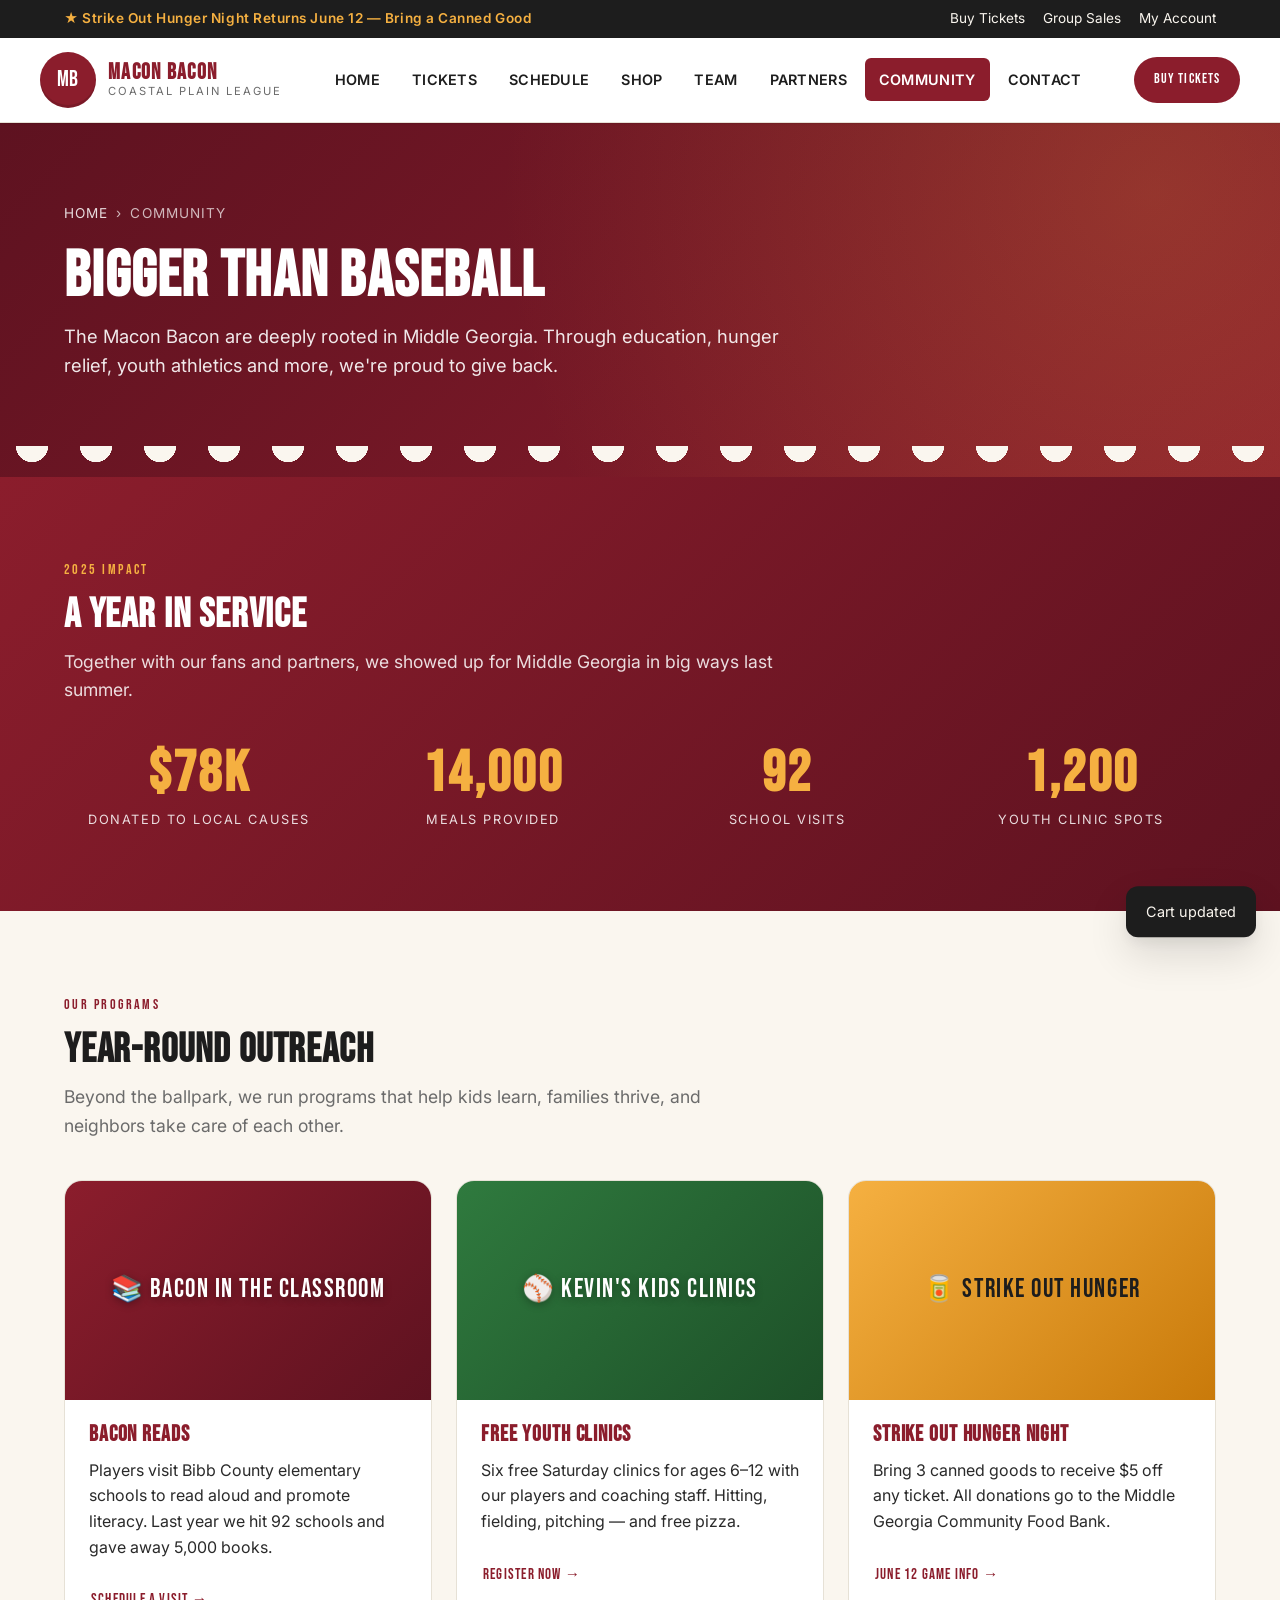
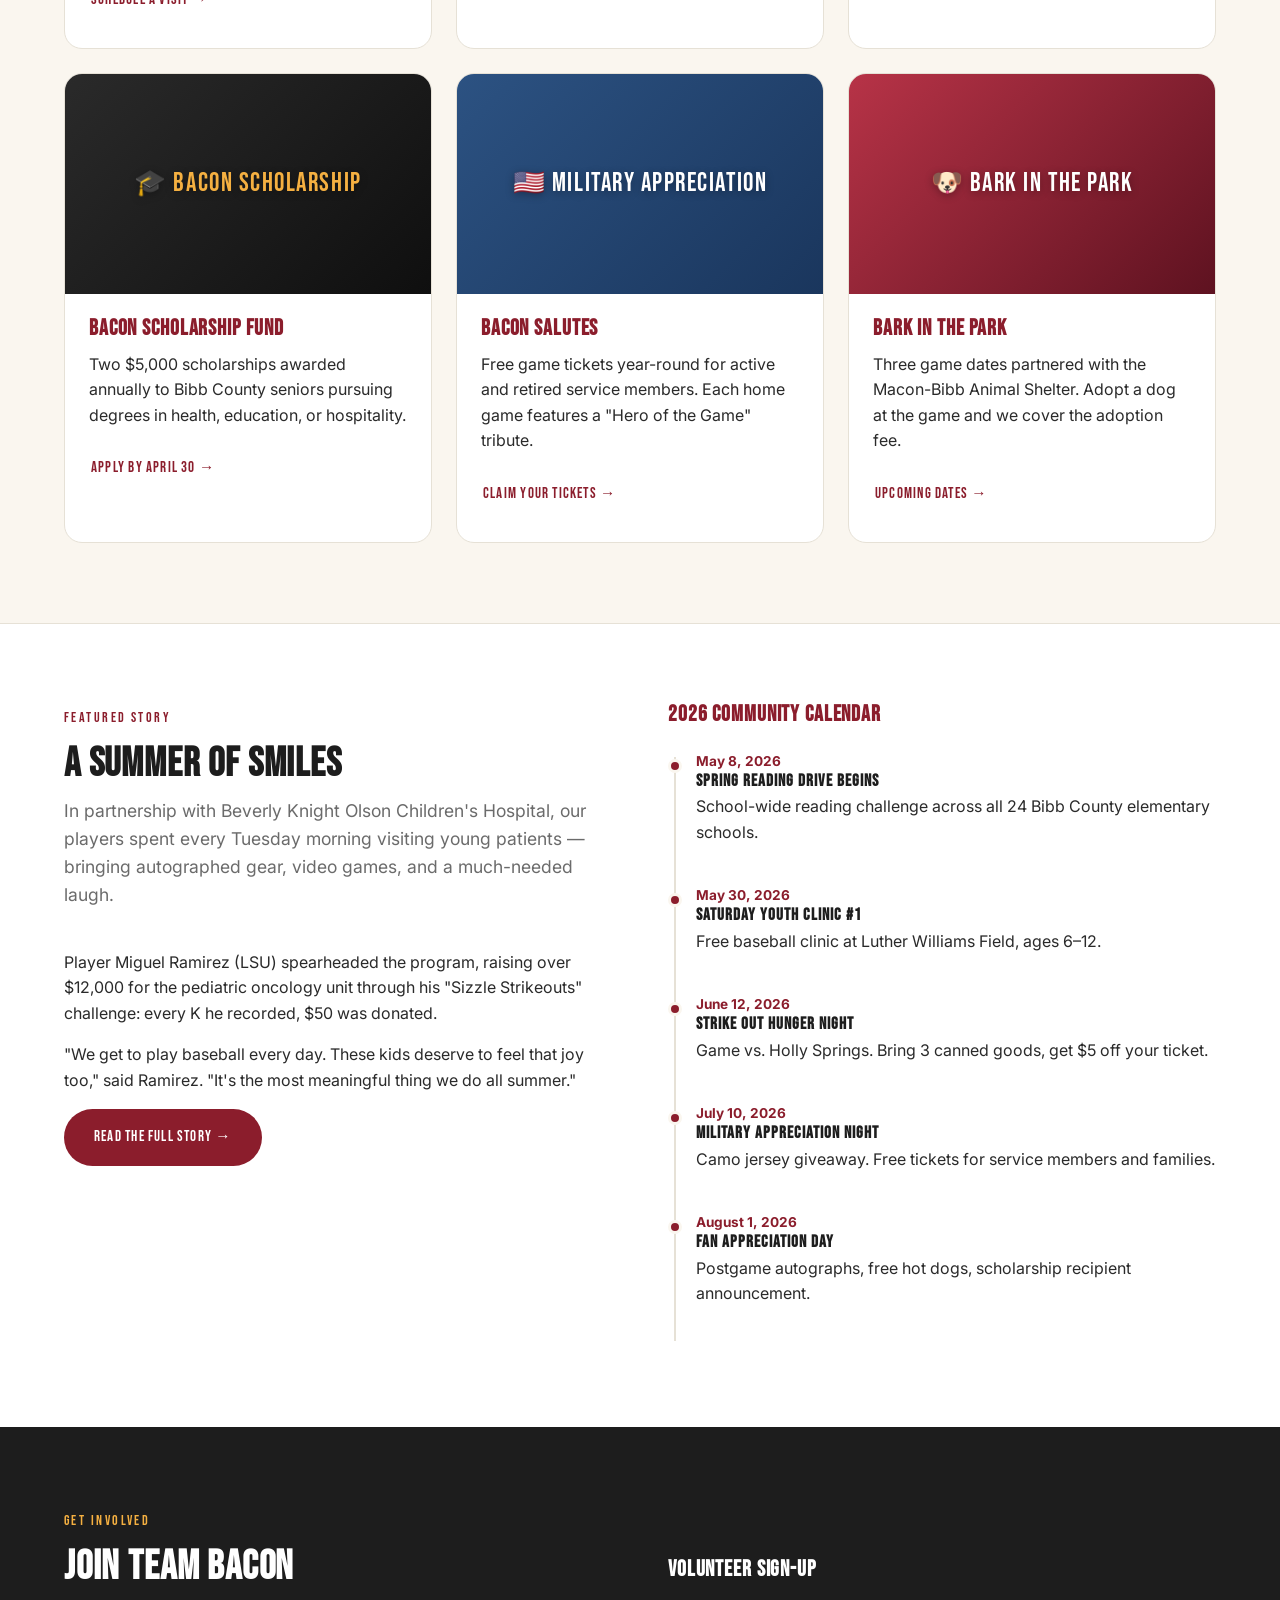
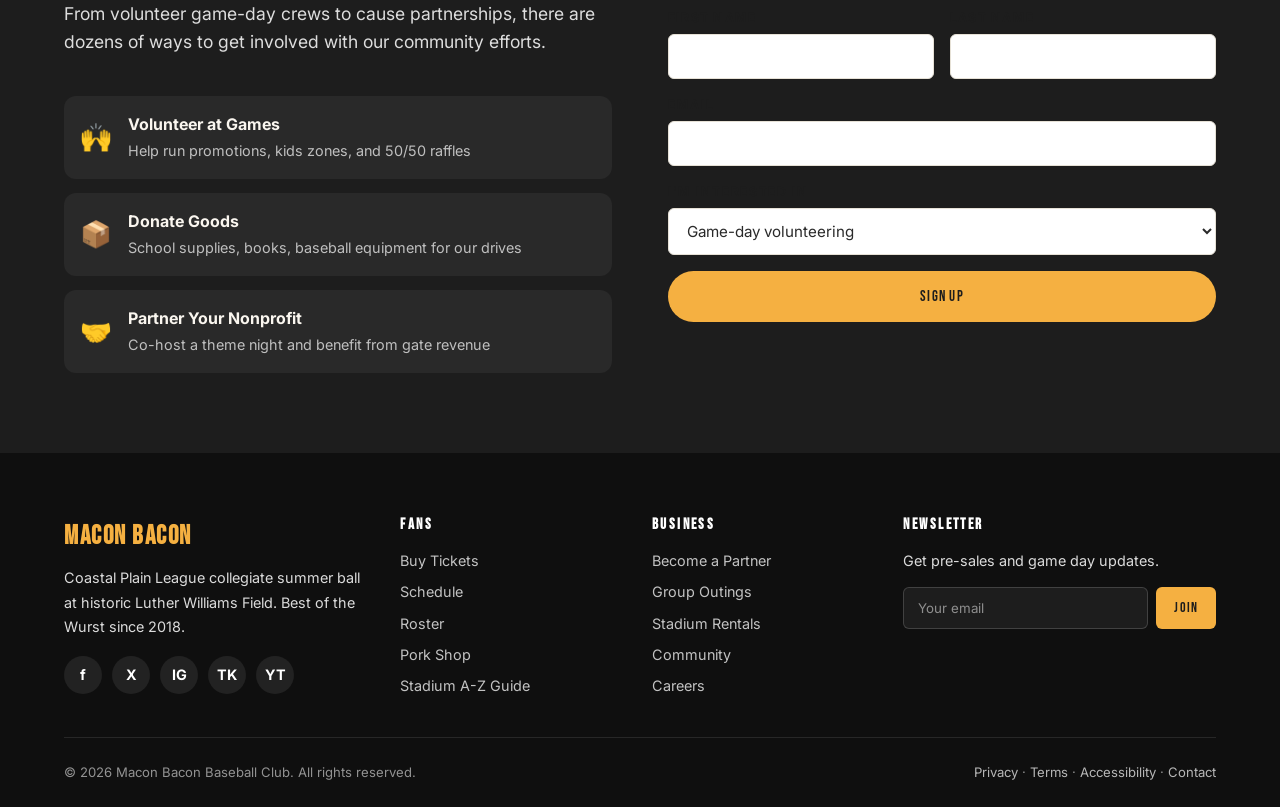
==== community.html @ 2bb83bff "Add modern demo website for Macon Bacon Eight-page static site with shared design system, responsive" ====
<!DOCTYPE html>
<html lang="en">
<head>
  <meta charset="UTF-8" />
  <meta name="viewport" content="width=device-width, initial-scale=1.0" />
  <title>Community &mdash; Macon Bacon Baseball</title>
  <meta name="description" content="The Macon Bacon are committed to Middle Georgia. Outreach, school programs, charity nights, and youth baseball clinics." />
  <link rel="preconnect" href="https://fonts.googleapis.com">
  <link rel="preconnect" href="https://fonts.gstatic.com" crossorigin>
  <link href="https://fonts.googleapis.com/css2?family=Bebas+Neue&family=Inter:wght@400;500;600;700;800&display=swap" rel="stylesheet">
  <link rel="stylesheet" href="css/styles.css" />
</head>
<body>
  <div class="top-bar">
    <div class="container top-bar-inner">
      <div class="top-bar-promo">★ Strike Out Hunger Night Returns June 12 &mdash; Bring a Canned Good</div>
      <div class="top-bar-links">
        <a href="tickets.html">Buy Tickets</a>
        <a href="contact.html">Group Sales</a>
        <a href="#">My Account</a>
      </div>
    </div>
  </div>

  <header class="site-header">
    <div class="container nav">
      <a class="nav-logo" href="index.html">
        <div class="nav-logo-mark">MB</div>
        <div class="nav-logo-text"><strong>Macon Bacon</strong><span>Coastal Plain League</span></div>
      </a>
      <button class="nav-toggle" aria-label="Toggle menu"><span></span><span></span><span></span></button>
      <ul class="nav-menu">
        <li><a href="index.html">Home</a></li>
        <li><a href="tickets.html">Tickets</a></li>
        <li><a href="schedule.html">Schedule</a></li>
        <li><a href="shop.html">Shop</a></li>
        <li><a href="team.html">Team</a></li>
        <li><a href="sponsors.html">Partners</a></li>
        <li><a href="community.html">Community</a></li>
        <li><a href="contact.html">Contact</a></li>
      </ul>
      <div class="nav-actions">
        <a href="tickets.html" class="btn btn-primary btn-sm">Buy Tickets</a>
      </div>
    </div>
  </header>

  <section class="page-header">
    <div class="container">
      <div class="breadcrumbs"><a href="index.html">Home</a> &rsaquo; <span>Community</span></div>
      <h1>Bigger Than Baseball</h1>
      <p>The Macon Bacon are deeply rooted in Middle Georgia. Through education, hunger relief, youth athletics and more, we're proud to give back.</p>
    </div>
  </section>

  <!-- Impact stats -->
  <section class="section section-red" style="margin-top: -1px;">
    <div class="container">
      <span class="eyebrow">2025 Impact</span>
      <h2 class="section-title">A Year in Service</h2>
      <p class="section-lead">Together with our fans and partners, we showed up for Middle Georgia in big ways last summer.</p>
      <div class="stats" style="margin-top: 32px;">
        <div class="stat"><strong>$78K</strong><span>Donated to Local Causes</span></div>
        <div class="stat"><strong>14,000</strong><span>Meals Provided</span></div>
        <div class="stat"><strong>92</strong><span>School Visits</span></div>
        <div class="stat"><strong>1,200</strong><span>Youth Clinic Spots</span></div>
      </div>
    </div>
  </section>

  <!-- Community programs -->
  <section class="section">
    <div class="container">
      <span class="eyebrow">Our Programs</span>
      <h2 class="section-title">Year-Round Outreach</h2>
      <p class="section-lead">Beyond the ballpark, we run programs that help kids learn, families thrive, and neighbors take care of each other.</p>
      <div class="community-grid">
        <article class="community-card">
          <div class="community-img theme-1">📚 BACON IN THE CLASSROOM</div>
          <div class="community-body">
            <h3>Bacon Reads</h3>
            <p>Players visit Bibb County elementary schools to read aloud and promote literacy. Last year we hit 92 schools and gave away 5,000 books.</p>
            <a href="#" class="btn btn-ghost" style="padding-left: 0;">Schedule a Visit &rarr;</a>
          </div>
        </article>
        <article class="community-card">
          <div class="community-img theme-2">⚾ KEVIN'S KIDS CLINICS</div>
          <div class="community-body">
            <h3>Free Youth Clinics</h3>
            <p>Six free Saturday clinics for ages 6&ndash;12 with our players and coaching staff. Hitting, fielding, pitching &mdash; and free pizza.</p>
            <a href="#" class="btn btn-ghost" style="padding-left: 0;">Register Now &rarr;</a>
          </div>
        </article>
        <article class="community-card">
          <div class="community-img theme-3">🥫 STRIKE OUT HUNGER</div>
          <div class="community-body">
            <h3>Strike Out Hunger Night</h3>
            <p>Bring 3 canned goods to receive $5 off any ticket. All donations go to the Middle Georgia Community Food Bank.</p>
            <a href="#" class="btn btn-ghost" style="padding-left: 0;">June 12 Game Info &rarr;</a>
          </div>
        </article>
        <article class="community-card">
          <div class="community-img theme-4">🎓 BACON SCHOLARSHIP</div>
          <div class="community-body">
            <h3>Bacon Scholarship Fund</h3>
            <p>Two $5,000 scholarships awarded annually to Bibb County seniors pursuing degrees in health, education, or hospitality.</p>
            <a href="#" class="btn btn-ghost" style="padding-left: 0;">Apply by April 30 &rarr;</a>
          </div>
        </article>
        <article class="community-card">
          <div class="community-img theme-5">🇺🇸 MILITARY APPRECIATION</div>
          <div class="community-body">
            <h3>Bacon Salutes</h3>
            <p>Free game tickets year-round for active and retired service members. Each home game features a "Hero of the Game" tribute.</p>
            <a href="#" class="btn btn-ghost" style="padding-left: 0;">Claim Your Tickets &rarr;</a>
          </div>
        </article>
        <article class="community-card">
          <div class="community-img theme-6">🐶 BARK IN THE PARK</div>
          <div class="community-body">
            <h3>Bark in the Park</h3>
            <p>Three game dates partnered with the Macon-Bibb Animal Shelter. Adopt a dog at the game and we cover the adoption fee.</p>
            <a href="#" class="btn btn-ghost" style="padding-left: 0;">Upcoming Dates &rarr;</a>
          </div>
        </article>
      </div>
    </div>
  </section>

  <!-- Player community spotlight + timeline -->
  <section class="section" style="background: var(--color-white); border-top: 1px solid var(--color-line);">
    <div class="container">
      <div style="display: grid; grid-template-columns: 1fr 1fr; gap: 56px; align-items: start;">
        <div>
          <span class="eyebrow">Featured Story</span>
          <h2 class="section-title">A Summer of Smiles</h2>
          <p class="section-lead">In partnership with Beverly Knight Olson Children's Hospital, our players spent every Tuesday morning visiting young patients &mdash; bringing autographed gear, video games, and a much-needed laugh.</p>
          <p>Player Miguel Ramirez (LSU) spearheaded the program, raising over $12,000 for the pediatric oncology unit through his "Sizzle Strikeouts" challenge: every K he recorded, $50 was donated.</p>
          <p>"We get to play baseball every day. These kids deserve to feel that joy too," said Ramirez. "It's the most meaningful thing we do all summer."</p>
          <a href="#" class="btn btn-primary">Read the Full Story &rarr;</a>
        </div>
        <div>
          <h3 style="color: var(--color-bacon-red);">2026 Community Calendar</h3>
          <div class="timeline">
            <div class="timeline-item">
              <div class="timeline-date">May 8, 2026</div>
              <h4>Spring Reading Drive Begins</h4>
              <p>School-wide reading challenge across all 24 Bibb County elementary schools.</p>
            </div>
            <div class="timeline-item">
              <div class="timeline-date">May 30, 2026</div>
              <h4>Saturday Youth Clinic #1</h4>
              <p>Free baseball clinic at Luther Williams Field, ages 6&ndash;12.</p>
            </div>
            <div class="timeline-item">
              <div class="timeline-date">June 12, 2026</div>
              <h4>Strike Out Hunger Night</h4>
              <p>Game vs. Holly Springs. Bring 3 canned goods, get $5 off your ticket.</p>
            </div>
            <div class="timeline-item">
              <div class="timeline-date">July 10, 2026</div>
              <h4>Military Appreciation Night</h4>
              <p>Camo jersey giveaway. Free tickets for service members and families.</p>
            </div>
            <div class="timeline-item">
              <div class="timeline-date">August 1, 2026</div>
              <h4>Fan Appreciation Day</h4>
              <p>Postgame autographs, free hot dogs, scholarship recipient announcement.</p>
            </div>
          </div>
        </div>
      </div>
    </div>
  </section>

  <!-- Volunteer / get involved -->
  <section class="section section-dark">
    <div class="container">
      <div style="display: grid; grid-template-columns: 1fr 1fr; gap: 56px; align-items: center;">
        <div>
          <span class="eyebrow">Get Involved</span>
          <h2 class="section-title">Join Team Bacon</h2>
          <p class="section-lead">From volunteer game-day crews to cause partnerships, there are dozens of ways to get involved with our community efforts.</p>
          <div style="display: grid; gap: 14px;">
            <div style="display: flex; gap: 16px; align-items: center; background: rgba(255,255,255,0.05); padding: 16px; border-radius: var(--radius-md);">
              <div style="font-size: 1.6rem;">🙌</div>
              <div>
                <strong style="display: block;">Volunteer at Games</strong>
                <span style="color: rgba(255,255,255,0.7); font-size: 0.9rem;">Help run promotions, kids zones, and 50/50 raffles</span>
              </div>
            </div>
            <div style="display: flex; gap: 16px; align-items: center; background: rgba(255,255,255,0.05); padding: 16px; border-radius: var(--radius-md);">
              <div style="font-size: 1.6rem;">📦</div>
              <div>
                <strong style="display: block;">Donate Goods</strong>
                <span style="color: rgba(255,255,255,0.7); font-size: 0.9rem;">School supplies, books, baseball equipment for our drives</span>
              </div>
            </div>
            <div style="display: flex; gap: 16px; align-items: center; background: rgba(255,255,255,0.05); padding: 16px; border-radius: var(--radius-md);">
              <div style="font-size: 1.6rem;">🤝</div>
              <div>
                <strong style="display: block;">Partner Your Nonprofit</strong>
                <span style="color: rgba(255,255,255,0.7); font-size: 0.9rem;">Co-host a theme night and benefit from gate revenue</span>
              </div>
            </div>
          </div>
        </div>
        <form class="form" data-demo-form>
          <h3 style="color: white;">Volunteer Sign-Up</h3>
          <div class="form-row">
            <div class="form-field">
              <label for="vname">First Name</label>
              <input id="vname" type="text" required />
            </div>
            <div class="form-field">
              <label for="vlname">Last Name</label>
              <input id="vlname" type="text" required />
            </div>
          </div>
          <div class="form-field">
            <label for="vemail">Email</label>
            <input id="vemail" type="email" required />
          </div>
          <div class="form-field">
            <label for="vinterest">I'm interested in</label>
            <select id="vinterest">
              <option>Game-day volunteering</option>
              <option>Bacon Reads (school visits)</option>
              <option>Strike Out Hunger</option>
              <option>Youth clinics</option>
              <option>Other / not sure yet</option>
            </select>
          </div>
          <button type="submit" class="btn btn-sizzle">Sign Up</button>
          <div class="form-success" style="background: rgba(245, 176, 65, 0.18); color: var(--color-sizzle); border-color: rgba(245, 176, 65, 0.4);">Thanks for signing up &mdash; we'll be in touch with the next opportunity!</div>
        </form>
      </div>
    </div>
  </section>

  <footer class="site-footer footer">
    <div class="container">
      <div class="footer-grid">
        <div class="footer-brand">
          <strong>MACON BACON</strong>
          <p>Coastal Plain League collegiate summer ball at historic Luther Williams Field. Best of the Wurst since 2018.</p>
          <div class="socials">
            <a class="social-btn" href="#">f</a><a class="social-btn" href="#">X</a><a class="social-btn" href="#">IG</a><a class="social-btn" href="#">TK</a><a class="social-btn" href="#">YT</a>
          </div>
        </div>
        <div>
          <h4>Fans</h4>
          <ul class="footer-links">
            <li><a href="tickets.html">Buy Tickets</a></li>
            <li><a href="schedule.html">Schedule</a></li>
            <li><a href="team.html">Roster</a></li>
            <li><a href="shop.html">Pork Shop</a></li>
            <li><a href="#">Stadium A-Z Guide</a></li>
          </ul>
        </div>
        <div>
          <h4>Business</h4>
          <ul class="footer-links">
            <li><a href="sponsors.html">Become a Partner</a></li>
            <li><a href="contact.html">Group Outings</a></li>
            <li><a href="contact.html">Stadium Rentals</a></li>
            <li><a href="community.html">Community</a></li>
            <li><a href="#">Careers</a></li>
          </ul>
        </div>
        <div>
          <h4>Newsletter</h4>
          <p style="font-size: 0.9rem;">Get pre-sales and game day updates.</p>
          <form class="newsletter" data-demo-form>
            <input type="email" placeholder="Your email" required />
            <button type="submit">Join</button>
          </form>
          <div class="form-success" style="margin-top: 10px;">Subscribed!</div>
        </div>
      </div>
      <div class="footer-bottom">
        <div>&copy; 2026 Macon Bacon Baseball Club. All rights reserved.</div>
        <div><a href="#">Privacy</a> &middot; <a href="#">Terms</a> &middot; <a href="#">Accessibility</a> &middot; <a href="contact.html">Contact</a></div>
      </div>
    </div>
  </footer>

  <div class="cart-toast" data-cart-toast>Cart updated</div>
  <script src="js/main.js"></script>
</body>
</html>
---- css/styles.css ----
/* ==========================================================
   Macon Bacon - Modern Demo Site
   Brand: deep red/maroon, cream, sizzle gold
   ========================================================== */

:root {
  --color-bacon-red: #8b1d2c;
  --color-bacon-red-dark: #5e1220;
  --color-bacon-red-light: #b73347;
  --color-sizzle: #f5b041;
  --color-cream: #faf6ef;
  --color-charcoal: #1d1d1d;
  --color-ink: #2a2a2a;
  --color-muted: #6b6b6b;
  --color-line: #e6e1d6;
  --color-white: #ffffff;
  --color-success: #2f9e6c;
  --color-warning: #d97706;

  --font-display: 'Bebas Neue', 'Oswald', 'Arial Narrow', Impact, sans-serif;
  --font-body: 'Inter', system-ui, -apple-system, 'Segoe UI', Roboto, sans-serif;

  --shadow-sm: 0 1px 2px rgba(0, 0, 0, 0.06), 0 1px 1px rgba(0, 0, 0, 0.04);
  --shadow-md: 0 6px 14px rgba(0, 0, 0, 0.08), 0 2px 4px rgba(0, 0, 0, 0.04);
  --shadow-lg: 0 18px 40px rgba(0, 0, 0, 0.12), 0 6px 14px rgba(0, 0, 0, 0.06);

  --radius-sm: 6px;
  --radius-md: 12px;
  --radius-lg: 18px;
  --radius-pill: 999px;

  --container: 1200px;
}

/* Reset --------------------------------------------------- */
*, *::before, *::after { box-sizing: border-box; }
html { scroll-behavior: smooth; }
body {
  margin: 0;
  font-family: var(--font-body);
  font-size: 16px;
  line-height: 1.6;
  color: var(--color-ink);
  background: var(--color-cream);
  -webkit-font-smoothing: antialiased;
}
img { max-width: 100%; display: block; }
a { color: var(--color-bacon-red); text-decoration: none; transition: color 0.2s ease; }
a:hover { color: var(--color-bacon-red-dark); }
button { font-family: inherit; cursor: pointer; }
h1, h2, h3, h4 {
  font-family: var(--font-display);
  letter-spacing: 0.02em;
  line-height: 1.05;
  margin: 0 0 0.5em;
  color: var(--color-charcoal);
  text-transform: uppercase;
}
h1 { font-size: clamp(2.5rem, 5vw, 4.5rem); }
h2 { font-size: clamp(1.85rem, 3.2vw, 2.75rem); }
h3 { font-size: 1.35rem; letter-spacing: 0.04em; }
h4 { font-size: 1.05rem; letter-spacing: 0.06em; }
p { margin: 0 0 1em; }

/* Layout helpers ------------------------------------------ */
.container {
  width: 100%;
  max-width: var(--container);
  padding: 0 24px;
  margin: 0 auto;
}
.section { padding: 80px 0; }
.section-tight { padding: 48px 0; }
.section-dark {
  background: var(--color-charcoal);
  color: var(--color-cream);
}
.section-dark h1, .section-dark h2, .section-dark h3, .section-dark h4 { color: var(--color-white); }
.section-red {
  background: linear-gradient(135deg, var(--color-bacon-red) 0%, var(--color-bacon-red-dark) 100%);
  color: var(--color-white);
}
.section-red h1, .section-red h2, .section-red h3, .section-red h4 { color: var(--color-white); }

.eyebrow {
  display: inline-block;
  font-family: var(--font-display);
  letter-spacing: 0.18em;
  font-size: 0.85rem;
  color: var(--color-bacon-red);
  margin-bottom: 12px;
  text-transform: uppercase;
}
.section-dark .eyebrow, .section-red .eyebrow {
  color: var(--color-sizzle);
}
.section-title { margin-bottom: 12px; }
.section-lead {
  max-width: 720px;
  color: var(--color-muted);
  font-size: 1.1rem;
  margin-bottom: 40px;
}
.section-red .section-lead, .section-dark .section-lead { color: rgba(255, 255, 255, 0.85); }

/* Buttons ------------------------------------------------- */
.btn {
  display: inline-flex;
  align-items: center;
  justify-content: center;
  gap: 8px;
  padding: 14px 28px;
  border-radius: var(--radius-pill);
  border: 2px solid transparent;
  font-family: var(--font-display);
  letter-spacing: 0.08em;
  font-size: 0.95rem;
  text-transform: uppercase;
  text-decoration: none;
  transition: transform 0.18s ease, box-shadow 0.18s ease, background 0.18s ease, color 0.18s ease;
  white-space: nowrap;
}
.btn:hover { transform: translateY(-2px); box-shadow: var(--shadow-md); }
.btn-primary {
  background: var(--color-bacon-red);
  color: var(--color-white);
}
.btn-primary:hover { background: var(--color-bacon-red-dark); color: var(--color-white); }
.btn-sizzle {
  background: var(--color-sizzle);
  color: var(--color-charcoal);
}
.btn-sizzle:hover { background: #e69e2c; color: var(--color-charcoal); }
.btn-outline {
  background: transparent;
  border-color: currentColor;
  color: var(--color-charcoal);
}
.btn-outline:hover { background: var(--color-charcoal); color: var(--color-white); }
.section-dark .btn-outline, .section-red .btn-outline { color: var(--color-white); }
.section-dark .btn-outline:hover, .section-red .btn-outline:hover {
  background: var(--color-white);
  color: var(--color-bacon-red);
}
.btn-ghost {
  background: transparent;
  color: var(--color-bacon-red);
  padding: 10px 16px;
}
.btn-ghost:hover { background: rgba(139, 29, 44, 0.08); color: var(--color-bacon-red-dark); }
.btn-sm { padding: 10px 18px; font-size: 0.85rem; }
.btn-block { width: 100%; }

/* Top bar + navigation ----------------------------------- */
.top-bar {
  background: var(--color-charcoal);
  color: var(--color-cream);
  font-size: 0.85rem;
  padding: 8px 0;
}
.top-bar-inner {
  display: flex;
  justify-content: space-between;
  align-items: center;
  flex-wrap: wrap;
  gap: 12px;
}
.top-bar a { color: var(--color-cream); }
.top-bar a:hover { color: var(--color-sizzle); }
.top-bar-links { display: flex; gap: 18px; }
.top-bar-promo { color: var(--color-sizzle); font-weight: 600; letter-spacing: 0.04em; }

.site-header {
  background: var(--color-white);
  border-bottom: 1px solid var(--color-line);
  position: sticky;
  top: 0;
  z-index: 100;
  box-shadow: var(--shadow-sm);
}
.nav {
  display: flex;
  align-items: center;
  justify-content: space-between;
  gap: 24px;
  padding: 14px 0;
}
.nav-logo {
  display: flex;
  align-items: center;
  gap: 12px;
  text-decoration: none;
  color: var(--color-charcoal);
}
.nav-logo-mark {
  width: 56px;
  height: 56px;
  border-radius: 50%;
  background: var(--color-bacon-red);
  display: grid;
  place-items: center;
  color: var(--color-white);
  font-family: var(--font-display);
  font-size: 1.4rem;
  letter-spacing: 0.04em;
  box-shadow: inset 0 -3px 0 rgba(0, 0, 0, 0.12);
}
.nav-logo-text {
  display: flex;
  flex-direction: column;
  line-height: 1;
}
.nav-logo-text strong {
  font-family: var(--font-display);
  font-size: 1.35rem;
  letter-spacing: 0.06em;
  color: var(--color-bacon-red);
}
.nav-logo-text span {
  font-size: 0.7rem;
  letter-spacing: 0.18em;
  text-transform: uppercase;
  color: var(--color-muted);
  margin-top: 2px;
}
.nav-menu {
  display: flex;
  gap: 4px;
  list-style: none;
  margin: 0;
  padding: 0;
}
.nav-menu a {
  display: inline-block;
  padding: 10px 14px;
  font-weight: 600;
  font-size: 0.9rem;
  color: var(--color-charcoal);
  border-radius: var(--radius-sm);
  letter-spacing: 0.02em;
  text-transform: uppercase;
}
.nav-menu a:hover, .nav-menu a.is-active {
  background: var(--color-bacon-red);
  color: var(--color-white);
}
.nav-actions { display: flex; gap: 10px; align-items: center; }
.nav-toggle {
  display: none;
  background: transparent;
  border: 0;
  width: 44px;
  height: 44px;
  padding: 0;
  position: relative;
}
.nav-toggle span {
  display: block;
  width: 26px;
  height: 3px;
  background: var(--color-charcoal);
  margin: 5px auto;
  border-radius: 2px;
  transition: transform 0.2s ease, opacity 0.2s ease;
}

/* Hero --------------------------------------------------- */
.hero {
  position: relative;
  background:
    radial-gradient(circle at 80% 10%, rgba(245, 176, 65, 0.18), transparent 55%),
    linear-gradient(135deg, var(--color-bacon-red-dark) 0%, var(--color-bacon-red) 60%, #6e1424 100%);
  color: var(--color-white);
  overflow: hidden;
}
.hero::before {
  content: "";
  position: absolute;
  inset: 0;
  background-image:
    repeating-linear-gradient(45deg, rgba(255,255,255,0.04) 0 2px, transparent 2px 14px);
  pointer-events: none;
}
.hero-inner {
  position: relative;
  display: grid;
  grid-template-columns: 1.1fr 0.9fr;
  gap: 48px;
  align-items: center;
  padding: 96px 0 110px;
}
.hero-tag {
  display: inline-flex;
  align-items: center;
  gap: 8px;
  background: rgba(255, 255, 255, 0.12);
  border: 1px solid rgba(255, 255, 255, 0.25);
  border-radius: var(--radius-pill);
  padding: 6px 16px;
  font-size: 0.78rem;
  letter-spacing: 0.18em;
  text-transform: uppercase;
  margin-bottom: 24px;
}
.hero-tag .dot {
  width: 8px; height: 8px; border-radius: 50%; background: var(--color-sizzle);
  box-shadow: 0 0 0 4px rgba(245, 176, 65, 0.25);
  animation: pulse 1.6s infinite;
}
@keyframes pulse {
  0%, 100% { box-shadow: 0 0 0 4px rgba(245, 176, 65, 0.25); }
  50% { box-shadow: 0 0 0 10px rgba(245, 176, 65, 0); }
}
.hero h1 {
  color: var(--color-white);
  font-size: clamp(2.8rem, 6vw, 5.5rem);
  margin-bottom: 16px;
}
.hero h1 .accent { color: var(--color-sizzle); }
.hero p.lead {
  font-size: 1.2rem;
  color: rgba(255, 255, 255, 0.9);
  max-width: 540px;
  margin-bottom: 32px;
}
.hero-actions { display: flex; gap: 14px; flex-wrap: wrap; }

.hero-card {
  background: var(--color-white);
  color: var(--color-ink);
  padding: 32px;
  border-radius: var(--radius-lg);
  box-shadow: var(--shadow-lg);
  position: relative;
}
.hero-card::after {
  content: "";
  position: absolute;
  inset: -10px -10px auto auto;
  width: 80px;
  height: 80px;
  background: var(--color-sizzle);
  border-radius: 50%;
  z-index: -1;
}
.hero-card-eyebrow {
  font-family: var(--font-display);
  letter-spacing: 0.16em;
  text-transform: uppercase;
  color: var(--color-bacon-red);
  font-size: 0.85rem;
  margin-bottom: 8px;
}
.matchup {
  display: grid;
  grid-template-columns: 1fr auto 1fr;
  align-items: center;
  gap: 16px;
  margin: 18px 0 22px;
}
.matchup-team { text-align: center; }
.matchup-team .crest {
  width: 64px; height: 64px;
  border-radius: 50%;
  display: grid; place-items: center;
  margin: 0 auto 8px;
  font-family: var(--font-display);
  font-size: 1.2rem;
  color: var(--color-white);
}
.crest.home { background: var(--color-bacon-red); }
.crest.away { background: var(--color-charcoal); }
.matchup-team strong { display: block; font-size: 0.95rem; }
.matchup-team span { color: var(--color-muted); font-size: 0.8rem; }
.matchup-vs {
  font-family: var(--font-display);
  font-size: 1.4rem;
  color: var(--color-bacon-red);
}
.matchup-meta {
  display: grid;
  grid-template-columns: repeat(3, 1fr);
  gap: 8px;
  background: var(--color-cream);
  border-radius: var(--radius-md);
  padding: 14px 12px;
  margin-bottom: 20px;
}
.matchup-meta div { text-align: center; }
.matchup-meta strong { display: block; font-size: 0.95rem; }
.matchup-meta span { font-size: 0.72rem; color: var(--color-muted); text-transform: uppercase; letter-spacing: 0.1em; }

/* Promo strip -------------------------------------------- */
.promo-strip {
  background: var(--color-charcoal);
  color: var(--color-cream);
  padding: 18px 0;
  overflow: hidden;
}
.promo-strip-inner {
  display: flex;
  gap: 56px;
  align-items: center;
  font-family: var(--font-display);
  letter-spacing: 0.18em;
  text-transform: uppercase;
  font-size: 1rem;
  white-space: nowrap;
  animation: marquee 30s linear infinite;
}
.promo-strip-inner span { display: inline-flex; align-items: center; gap: 12px; }
.promo-strip-inner span::before {
  content: "★";
  color: var(--color-sizzle);
}
@keyframes marquee {
  from { transform: translateX(0); }
  to   { transform: translateX(-50%); }
}

/* Cards & grids ------------------------------------------ */
.grid {
  display: grid;
  gap: 24px;
}
.grid-2 { grid-template-columns: repeat(2, 1fr); }
.grid-3 { grid-template-columns: repeat(3, 1fr); }
.grid-4 { grid-template-columns: repeat(4, 1fr); }

.card {
  background: var(--color-white);
  border-radius: var(--radius-lg);
  box-shadow: var(--shadow-sm);
  border: 1px solid var(--color-line);
  overflow: hidden;
  transition: transform 0.2s ease, box-shadow 0.2s ease;
}
.card:hover { transform: translateY(-4px); box-shadow: var(--shadow-md); }
.card-body { padding: 24px; }
.card-img {
  aspect-ratio: 4 / 3;
  background: var(--color-cream);
  display: grid;
  place-items: center;
  font-family: var(--font-display);
  font-size: 2.4rem;
  color: var(--color-bacon-red);
  letter-spacing: 0.04em;
  position: relative;
  overflow: hidden;
}
.card-img.hero-bg {
  background: linear-gradient(135deg, var(--color-bacon-red) 0%, var(--color-bacon-red-dark) 100%);
  color: var(--color-sizzle);
}
.card-img.gold-bg {
  background: linear-gradient(135deg, #f5b041 0%, #e08e0b 100%);
  color: var(--color-charcoal);
}
.card-img.dark-bg {
  background: linear-gradient(135deg, #2a2a2a 0%, #0f0f0f 100%);
  color: var(--color-sizzle);
}
.card-tag {
  display: inline-block;
  background: var(--color-sizzle);
  color: var(--color-charcoal);
  font-family: var(--font-display);
  letter-spacing: 0.12em;
  font-size: 0.75rem;
  padding: 4px 10px;
  border-radius: var(--radius-pill);
  margin-bottom: 8px;
  text-transform: uppercase;
}
.card-title { margin-bottom: 6px; }
.card-meta { font-size: 0.85rem; color: var(--color-muted); margin-bottom: 12px; }

/* Feature blocks ----------------------------------------- */
.features {
  display: grid;
  grid-template-columns: repeat(4, 1fr);
  gap: 20px;
  margin-top: -56px;
  position: relative;
  z-index: 5;
}
.feature {
  background: var(--color-white);
  padding: 28px 24px;
  border-radius: var(--radius-lg);
  box-shadow: var(--shadow-md);
  border-top: 4px solid var(--color-bacon-red);
}
.feature-icon {
  width: 48px;
  height: 48px;
  border-radius: var(--radius-md);
  background: rgba(139, 29, 44, 0.1);
  display: grid;
  place-items: center;
  font-size: 1.5rem;
  margin-bottom: 16px;
}
.feature h3 { margin-bottom: 6px; }
.feature p { color: var(--color-muted); font-size: 0.95rem; margin-bottom: 0; }

/* Stats banner ------------------------------------------- */
.stats {
  display: grid;
  grid-template-columns: repeat(4, 1fr);
  gap: 24px;
  text-align: center;
}
.stat strong {
  display: block;
  font-family: var(--font-display);
  font-size: clamp(2.4rem, 5vw, 3.6rem);
  color: var(--color-sizzle);
  letter-spacing: 0.04em;
  line-height: 1;
}
.stat span {
  display: block;
  margin-top: 8px;
  text-transform: uppercase;
  letter-spacing: 0.12em;
  font-size: 0.8rem;
  color: rgba(255, 255, 255, 0.85);
}

/* Schedule ----------------------------------------------- */
.schedule-list { display: flex; flex-direction: column; gap: 12px; }
.game-row {
  display: grid;
  grid-template-columns: 100px 1fr auto auto auto;
  gap: 24px;
  align-items: center;
  background: var(--color-white);
  border: 1px solid var(--color-line);
  border-left: 6px solid var(--color-bacon-red);
  padding: 20px 24px;
  border-radius: var(--radius-md);
  transition: box-shadow 0.2s ease, transform 0.2s ease;
}
.game-row:hover { box-shadow: var(--shadow-md); transform: translateX(4px); }
.game-row.is-away { border-left-color: var(--color-charcoal); }
.game-row.is-promo { border-left-color: var(--color-sizzle); }
.game-date {
  text-align: center;
  border-right: 1px solid var(--color-line);
  padding-right: 24px;
}
.game-date strong {
  display: block;
  font-family: var(--font-display);
  font-size: 2.1rem;
  color: var(--color-bacon-red);
  line-height: 1;
}
.game-date span {
  font-size: 0.75rem;
  text-transform: uppercase;
  letter-spacing: 0.1em;
  color: var(--color-muted);
}
.game-matchup strong {
  display: block;
  font-size: 1.05rem;
  font-weight: 700;
}
.game-matchup span {
  font-size: 0.85rem;
  color: var(--color-muted);
}
.game-time {
  text-align: center;
  min-width: 100px;
}
.game-time strong {
  display: block;
  font-family: var(--font-display);
  letter-spacing: 0.06em;
  font-size: 1.1rem;
}
.game-time span { font-size: 0.78rem; color: var(--color-muted); }
.game-promo-tag {
  background: var(--color-sizzle);
  color: var(--color-charcoal);
  font-size: 0.72rem;
  letter-spacing: 0.1em;
  text-transform: uppercase;
  padding: 6px 12px;
  border-radius: var(--radius-pill);
  font-weight: 700;
}
.game-promo-tag.away { background: var(--color-charcoal); color: var(--color-cream); }

/* Filters ------------------------------------------------ */
.filter-bar {
  display: flex;
  flex-wrap: wrap;
  gap: 10px;
  background: var(--color-white);
  padding: 16px;
  border-radius: var(--radius-md);
  box-shadow: var(--shadow-sm);
  border: 1px solid var(--color-line);
  margin-bottom: 28px;
  align-items: center;
}
.filter-label { font-size: 0.85rem; color: var(--color-muted); margin-right: 4px; font-weight: 600; }
.filter-pill {
  border: 1px solid var(--color-line);
  background: var(--color-white);
  padding: 8px 16px;
  border-radius: var(--radius-pill);
  font-size: 0.85rem;
  font-weight: 600;
  color: var(--color-ink);
  transition: background 0.18s ease, color 0.18s ease, border-color 0.18s ease;
}
.filter-pill:hover { border-color: var(--color-bacon-red); }
.filter-pill.is-active {
  background: var(--color-bacon-red);
  color: var(--color-white);
  border-color: var(--color-bacon-red);
}

/* Tickets ------------------------------------------------ */
.ticket-tiers {
  display: grid;
  grid-template-columns: repeat(3, 1fr);
  gap: 24px;
}
.ticket-tier {
  background: var(--color-white);
  border-radius: var(--radius-lg);
  border: 1px solid var(--color-line);
  padding: 32px;
  text-align: center;
  position: relative;
  transition: transform 0.2s ease, box-shadow 0.2s ease;
}
.ticket-tier:hover { transform: translateY(-6px); box-shadow: var(--shadow-md); }
.ticket-tier.is-popular {
  border: 2px solid var(--color-bacon-red);
  background: linear-gradient(180deg, #fff 0%, #fff 60%, rgba(245, 176, 65, 0.1) 100%);
}
.ticket-tier.is-popular::before {
  content: "Most Popular";
  position: absolute;
  top: -14px;
  left: 50%;
  transform: translateX(-50%);
  background: var(--color-bacon-red);
  color: var(--color-white);
  font-family: var(--font-display);
  letter-spacing: 0.12em;
  font-size: 0.78rem;
  padding: 6px 14px;
  border-radius: var(--radius-pill);
  text-transform: uppercase;
}
.ticket-tier h3 { color: var(--color-bacon-red); }
.ticket-price {
  font-family: var(--font-display);
  font-size: 3.4rem;
  color: var(--color-charcoal);
  letter-spacing: 0.02em;
  margin: 12px 0;
  line-height: 1;
}
.ticket-price small {
  font-size: 0.95rem;
  color: var(--color-muted);
  font-family: var(--font-body);
  letter-spacing: 0;
}
.ticket-features {
  list-style: none;
  padding: 0;
  margin: 24px 0;
  text-align: left;
}
.ticket-features li {
  padding: 10px 0;
  border-bottom: 1px solid var(--color-line);
  display: flex;
  gap: 10px;
  align-items: flex-start;
  font-size: 0.95rem;
}
.ticket-features li::before {
  content: "✓";
  color: var(--color-success);
  font-weight: 800;
}
.ticket-features li.disabled { opacity: 0.4; }
.ticket-features li.disabled::before { content: "✕"; color: var(--color-muted); }

/* Stadium / seating chart -------------------------------- */
.seating {
  background: var(--color-white);
  border-radius: var(--radius-lg);
  border: 1px solid var(--color-line);
  padding: 32px;
  box-shadow: var(--shadow-sm);
}
.seating-chart {
  position: relative;
  background: #213b1f;
  border-radius: var(--radius-md);
  aspect-ratio: 2 / 1;
  overflow: hidden;
  display: grid;
  place-items: center;
}
.seating-chart::before {
  content: "";
  position: absolute;
  width: 80%;
  height: 80%;
  border-top: 4px solid #f5e9c4;
  border-radius: 50% 50% 0 0 / 100% 100% 0 0;
  top: 36%;
}
.field {
  position: absolute;
  bottom: 12%;
  width: 30%;
  height: 30%;
  background: #d2b16a;
  clip-path: polygon(50% 100%, 0 50%, 50% 0, 100% 50%);
}
.section-pad {
  position: absolute;
  background: var(--color-bacon-red);
  border-radius: var(--radius-sm);
  padding: 8px 12px;
  color: var(--color-white);
  font-family: var(--font-display);
  font-size: 0.82rem;
  letter-spacing: 0.06em;
  cursor: pointer;
  transition: transform 0.18s ease, background 0.18s ease;
  text-align: center;
}
.section-pad:hover { transform: scale(1.06); background: var(--color-bacon-red-dark); }
.section-pad strong { display: block; font-size: 0.95rem; }
.section-pad span { font-size: 0.7rem; opacity: 0.8; letter-spacing: 0.04em; }
.section-pad.tier-premium { background: var(--color-sizzle); color: var(--color-charcoal); }
.section-pad.tier-premium:hover { background: #e69e2c; }
.section-pad.tier-grass { background: #2f7a3e; }
.section-pad.tier-grass:hover { background: #226030; }

.seating-legend {
  display: flex;
  flex-wrap: wrap;
  gap: 18px;
  margin-top: 20px;
  font-size: 0.85rem;
}
.legend-item { display: flex; align-items: center; gap: 8px; }
.legend-swatch {
  width: 16px; height: 16px; border-radius: 4px;
}

/* Shop --------------------------------------------------- */
.shop-grid { display: grid; grid-template-columns: repeat(4, 1fr); gap: 24px; }
.product { background: var(--color-white); border-radius: var(--radius-lg); border: 1px solid var(--color-line); overflow: hidden; transition: transform 0.2s ease, box-shadow 0.2s ease; }
.product:hover { transform: translateY(-4px); box-shadow: var(--shadow-md); }
.product-img {
  aspect-ratio: 1;
  display: grid;
  place-items: center;
  font-family: var(--font-display);
  font-size: 4rem;
  position: relative;
  overflow: hidden;
}
.product-img.bg-jersey { background: linear-gradient(135deg, var(--color-bacon-red), var(--color-bacon-red-dark)); color: var(--color-sizzle); }
.product-img.bg-hat { background: linear-gradient(135deg, #2a2a2a, #0f0f0f); color: var(--color-sizzle); }
.product-img.bg-tee { background: linear-gradient(135deg, #f5e9c4, #e6d39e); color: var(--color-bacon-red); }
.product-img.bg-acc { background: linear-gradient(135deg, var(--color-sizzle), #d97c0e); color: var(--color-charcoal); }
.product-img.bg-bacon { background: linear-gradient(135deg, #b73347, #6e1424); color: #fff; }
.product-badge {
  position: absolute;
  top: 12px; left: 12px;
  background: var(--color-charcoal);
  color: var(--color-cream);
  font-family: var(--font-display);
  letter-spacing: 0.1em;
  text-transform: uppercase;
  font-size: 0.72rem;
  padding: 4px 10px;
  border-radius: var(--radius-pill);
}
.product-badge.sale { background: var(--color-sizzle); color: var(--color-charcoal); }
.product-body { padding: 18px 20px; }
.product-cat {
  font-size: 0.72rem;
  letter-spacing: 0.14em;
  text-transform: uppercase;
  color: var(--color-muted);
  margin-bottom: 4px;
}
.product-name { font-weight: 700; margin-bottom: 6px; font-size: 1.02rem; }
.product-price { font-family: var(--font-display); font-size: 1.3rem; color: var(--color-bacon-red); letter-spacing: 0.02em; }
.product-price s { color: var(--color-muted); font-size: 0.85rem; margin-left: 6px; }
.product-actions { display: flex; gap: 8px; padding: 0 20px 20px; }
.cart-toast {
  position: fixed;
  bottom: 24px;
  right: 24px;
  background: var(--color-charcoal);
  color: var(--color-cream);
  padding: 14px 20px;
  border-radius: var(--radius-md);
  font-size: 0.9rem;
  z-index: 200;
  box-shadow: var(--shadow-lg);
  transform: translateY(120%);
  transition: transform 0.3s ease;
}
.cart-toast.show { transform: translateY(0); }
.cart-toast strong { color: var(--color-sizzle); }

/* Roster ------------------------------------------------- */
.roster-grid {
  display: grid;
  grid-template-columns: repeat(4, 1fr);
  gap: 24px;
}
.player {
  background: var(--color-white);
  border-radius: var(--radius-lg);
  overflow: hidden;
  border: 1px solid var(--color-line);
  text-align: center;
  position: relative;
  transition: transform 0.2s ease, box-shadow 0.2s ease;
}
.player:hover { transform: translateY(-4px); box-shadow: var(--shadow-md); }
.player-photo {
  aspect-ratio: 1;
  background: linear-gradient(180deg, var(--color-bacon-red) 0%, var(--color-bacon-red-dark) 100%);
  display: grid;
  place-items: center;
  position: relative;
  overflow: hidden;
}
.player-photo .number {
  font-family: var(--font-display);
  font-size: 6rem;
  color: rgba(255,255,255,0.18);
  position: absolute;
  inset: 0;
  display: grid;
  place-items: center;
  letter-spacing: 0.04em;
}
.player-photo .initials {
  position: relative;
  font-family: var(--font-display);
  font-size: 3.2rem;
  color: var(--color-white);
  letter-spacing: 0.04em;
  background: rgba(0,0,0,0.18);
  width: 90px; height: 90px;
  border-radius: 50%;
  display: grid;
  place-items: center;
  border: 4px solid rgba(255,255,255,0.5);
}
.player-body { padding: 20px; }
.player-name { font-weight: 700; font-size: 1.05rem; margin-bottom: 4px; }
.player-pos { font-size: 0.8rem; letter-spacing: 0.1em; text-transform: uppercase; color: var(--color-bacon-red); font-weight: 700; }
.player-stats {
  display: flex;
  justify-content: space-around;
  padding: 12px 0;
  border-top: 1px solid var(--color-line);
  margin-top: 14px;
  font-size: 0.85rem;
}
.player-stats strong { display: block; font-family: var(--font-display); font-size: 1.1rem; color: var(--color-charcoal); }
.player-stats span { font-size: 0.7rem; text-transform: uppercase; letter-spacing: 0.1em; color: var(--color-muted); }

/* Sponsors ----------------------------------------------- */
.sponsor-tier { margin-bottom: 56px; }
.sponsor-tier-header {
  display: flex;
  justify-content: space-between;
  align-items: baseline;
  margin-bottom: 24px;
  padding-bottom: 14px;
  border-bottom: 2px solid var(--color-bacon-red);
}
.sponsor-tier-header h3 { margin: 0; }
.sponsor-tier-header span { color: var(--color-muted); font-size: 0.9rem; }
.sponsor-grid {
  display: grid;
  gap: 20px;
}
.sponsor-grid.tier-title { grid-template-columns: repeat(2, 1fr); }
.sponsor-grid.tier-gold { grid-template-columns: repeat(3, 1fr); }
.sponsor-grid.tier-silver { grid-template-columns: repeat(4, 1fr); }
.sponsor-grid.tier-community { grid-template-columns: repeat(6, 1fr); }
.sponsor {
  background: var(--color-white);
  border: 1px solid var(--color-line);
  border-radius: var(--radius-md);
  display: grid;
  place-items: center;
  aspect-ratio: 16 / 9;
  font-family: var(--font-display);
  letter-spacing: 0.12em;
  text-align: center;
  padding: 14px;
  color: var(--color-charcoal);
  transition: box-shadow 0.18s ease, transform 0.18s ease;
}
.sponsor:hover { box-shadow: var(--shadow-md); transform: translateY(-2px); }
.tier-title .sponsor { font-size: 1.6rem; }
.tier-gold .sponsor { font-size: 1.25rem; }
.tier-silver .sponsor { font-size: 1.05rem; }
.tier-community .sponsor { font-size: 0.9rem; aspect-ratio: 3/2; }

.sponsor-cta {
  background: linear-gradient(135deg, #1d1d1d 0%, #2a2a2a 100%);
  color: var(--color-cream);
  border-radius: var(--radius-lg);
  padding: 56px;
  display: grid;
  grid-template-columns: 1.5fr 1fr;
  gap: 40px;
  align-items: center;
}
.sponsor-cta h2 { color: var(--color-white); }
.sponsor-cta p { color: rgba(255,255,255,0.85); margin-bottom: 0; }
.sponsor-cta .actions { display: flex; gap: 12px; flex-wrap: wrap; }

/* Community ---------------------------------------------- */
.community-grid {
  display: grid;
  grid-template-columns: repeat(3, 1fr);
  gap: 24px;
}
.community-card {
  background: var(--color-white);
  border: 1px solid var(--color-line);
  border-radius: var(--radius-lg);
  overflow: hidden;
  transition: transform 0.2s ease, box-shadow 0.2s ease;
}
.community-card:hover { transform: translateY(-4px); box-shadow: var(--shadow-md); }
.community-img {
  aspect-ratio: 5 / 3;
  display: grid;
  place-items: center;
  font-family: var(--font-display);
  font-size: 1.6rem;
  letter-spacing: 0.06em;
  color: var(--color-white);
  text-shadow: 0 2px 8px rgba(0,0,0,0.3);
  text-align: center;
  padding: 16px;
}
.community-img.theme-1 { background: linear-gradient(135deg, var(--color-bacon-red), #5e1220); }
.community-img.theme-2 { background: linear-gradient(135deg, #2f7a3e, #1d5028); }
.community-img.theme-3 { background: linear-gradient(135deg, var(--color-sizzle), #c97a0a); color: var(--color-charcoal); text-shadow: none; }
.community-img.theme-4 { background: linear-gradient(135deg, #2a2a2a, #0f0f0f); color: var(--color-sizzle); }
.community-img.theme-5 { background: linear-gradient(135deg, #2c5282, #1a365d); }
.community-img.theme-6 { background: linear-gradient(135deg, #b73347, #5e1220); }
.community-body { padding: 24px; }
.community-body h3 { color: var(--color-bacon-red); }
.timeline {
  position: relative;
  padding-left: 28px;
  margin-top: 24px;
}
.timeline::before {
  content: "";
  position: absolute;
  left: 6px;
  top: 6px;
  bottom: 6px;
  width: 2px;
  background: var(--color-line);
}
.timeline-item {
  position: relative;
  padding-bottom: 24px;
}
.timeline-item::before {
  content: "";
  position: absolute;
  left: -28px;
  top: 8px;
  width: 14px;
  height: 14px;
  border-radius: 50%;
  background: var(--color-bacon-red);
  border: 3px solid var(--color-cream);
}
.timeline-item h4 { margin-bottom: 4px; }
.timeline-date { color: var(--color-bacon-red); font-size: 0.85rem; font-weight: 700; }

/* Forms -------------------------------------------------- */
.form { display: grid; gap: 16px; }
.form-row { display: grid; grid-template-columns: 1fr 1fr; gap: 16px; }
.form-field label {
  display: block;
  font-size: 0.78rem;
  letter-spacing: 0.1em;
  text-transform: uppercase;
  font-weight: 700;
  color: var(--color-charcoal);
  margin-bottom: 6px;
}
.form-field input,
.form-field select,
.form-field textarea {
  width: 100%;
  padding: 12px 14px;
  border: 1px solid var(--color-line);
  border-radius: var(--radius-sm);
  font-family: inherit;
  font-size: 0.95rem;
  background: var(--color-white);
  color: var(--color-ink);
  transition: border-color 0.18s ease, box-shadow 0.18s ease;
}
.form-field input:focus,
.form-field select:focus,
.form-field textarea:focus {
  outline: none;
  border-color: var(--color-bacon-red);
  box-shadow: 0 0 0 3px rgba(139, 29, 44, 0.15);
}
.form-field textarea { resize: vertical; min-height: 140px; }
.form-success {
  background: rgba(47, 158, 108, 0.12);
  color: #1f6e4a;
  border: 1px solid rgba(47, 158, 108, 0.4);
  border-radius: var(--radius-sm);
  padding: 14px 16px;
  font-weight: 600;
  display: none;
}
.form-success.show { display: block; }

.contact-grid { display: grid; grid-template-columns: 1.2fr 1fr; gap: 48px; }
.contact-info { display: flex; flex-direction: column; gap: 22px; }
.contact-item { display: flex; gap: 16px; align-items: flex-start; }
.contact-icon {
  width: 44px;
  height: 44px;
  border-radius: var(--radius-md);
  background: rgba(139, 29, 44, 0.1);
  display: grid;
  place-items: center;
  font-size: 1.2rem;
  flex-shrink: 0;
}
.contact-item h4 { margin-bottom: 4px; }
.contact-item p { margin: 0; color: var(--color-muted); font-size: 0.95rem; }
.map-card {
  background: linear-gradient(135deg, #2f7a3e, #1d5028);
  border-radius: var(--radius-md);
  aspect-ratio: 16/9;
  display: grid;
  place-items: center;
  color: var(--color-white);
  font-family: var(--font-display);
  letter-spacing: 0.06em;
  text-align: center;
  padding: 24px;
  position: relative;
  overflow: hidden;
}
.map-card::before {
  content: "";
  position: absolute;
  inset: 0;
  background-image:
    repeating-linear-gradient(0deg, rgba(255,255,255,0.08) 0 1px, transparent 1px 24px),
    repeating-linear-gradient(90deg, rgba(255,255,255,0.08) 0 1px, transparent 1px 24px);
}
.map-card-pin {
  position: relative;
  background: var(--color-bacon-red);
  border: 4px solid var(--color-cream);
  border-radius: 50%;
  width: 32px;
  height: 32px;
  margin-bottom: 12px;
  box-shadow: 0 0 0 8px rgba(139, 29, 44, 0.25);
}

/* Footer ------------------------------------------------- */
.site-footer {
  background: #0f0f0f;
  color: rgba(255,255,255,0.85);
  padding: 64px 0 24px;
}
.footer-grid {
  display: grid;
  grid-template-columns: 1.4fr 1fr 1fr 1fr;
  gap: 40px;
  margin-bottom: 40px;
}
.footer-brand strong {
  display: block;
  font-family: var(--font-display);
  letter-spacing: 0.06em;
  font-size: 1.6rem;
  color: var(--color-sizzle);
  margin-bottom: 8px;
}
.footer-brand p { font-size: 0.9rem; line-height: 1.7; }
.footer h4 {
  color: var(--color-white);
  font-size: 0.95rem;
  letter-spacing: 0.16em;
  margin-bottom: 16px;
}
.footer-links {
  list-style: none;
  padding: 0;
  margin: 0;
  display: flex;
  flex-direction: column;
  gap: 8px;
  font-size: 0.9rem;
}
.footer-links a { color: rgba(255,255,255,0.75); }
.footer-links a:hover { color: var(--color-sizzle); }
.newsletter { display: flex; gap: 8px; margin-top: 8px; }
.newsletter input {
  flex: 1;
  padding: 12px 14px;
  border-radius: var(--radius-sm);
  border: 1px solid rgba(255,255,255,0.16);
  background: rgba(255,255,255,0.06);
  color: var(--color-white);
  font-family: inherit;
}
.newsletter input::placeholder { color: rgba(255,255,255,0.5); }
.newsletter button {
  background: var(--color-sizzle);
  color: var(--color-charcoal);
  font-family: var(--font-display);
  letter-spacing: 0.08em;
  padding: 0 18px;
  border: 0;
  border-radius: var(--radius-sm);
  text-transform: uppercase;
  font-size: 0.9rem;
}
.socials { display: flex; gap: 10px; margin-top: 16px; }
.social-btn {
  width: 38px;
  height: 38px;
  border-radius: 50%;
  background: rgba(255,255,255,0.08);
  display: grid;
  place-items: center;
  color: var(--color-white);
  font-size: 0.9rem;
  font-weight: 700;
  transition: background 0.18s ease, color 0.18s ease;
}
.social-btn:hover { background: var(--color-bacon-red); color: var(--color-white); }

.footer-bottom {
  padding-top: 24px;
  border-top: 1px solid rgba(255,255,255,0.1);
  display: flex;
  justify-content: space-between;
  flex-wrap: wrap;
  gap: 12px;
  font-size: 0.82rem;
  color: rgba(255,255,255,0.55);
}
.footer-bottom a { color: rgba(255,255,255,0.7); }
.footer-bottom a:hover { color: var(--color-sizzle); }

/* Page header (sub-pages) -------------------------------- */
.page-header {
  background:
    radial-gradient(circle at 90% 20%, rgba(245, 176, 65, 0.18), transparent 55%),
    linear-gradient(135deg, var(--color-bacon-red-dark) 0%, var(--color-bacon-red) 100%);
  color: var(--color-white);
  padding: 80px 0 96px;
  position: relative;
  overflow: hidden;
}
.page-header::after {
  content: "";
  position: absolute;
  bottom: -1px;
  left: 0;
  right: 0;
  height: 32px;
  background:
    radial-gradient(50% 100% at 50% 0%, var(--color-cream) 0, var(--color-cream) 50%, transparent 51%) repeat-x;
  background-size: 64px 32px;
}
.page-header h1 { color: var(--color-white); margin-bottom: 12px; }
.page-header p { font-size: 1.15rem; max-width: 720px; color: rgba(255,255,255,0.9); margin: 0; }
.page-header .breadcrumbs {
  display: flex;
  gap: 8px;
  font-size: 0.85rem;
  letter-spacing: 0.08em;
  text-transform: uppercase;
  margin-bottom: 18px;
  color: rgba(255,255,255,0.7);
}
.page-header .breadcrumbs a { color: rgba(255,255,255,0.85); }
.page-header .breadcrumbs a:hover { color: var(--color-sizzle); }

/* Utility ------------------------------------------------ */
.text-center { text-align: center; }
.mt-0 { margin-top: 0; }
.mb-0 { margin-bottom: 0; }
.mb-2 { margin-bottom: 16px; }
.mb-3 { margin-bottom: 24px; }
.flex-between { display: flex; justify-content: space-between; align-items: center; flex-wrap: wrap; gap: 12px; }

/* Responsive --------------------------------------------- */
@media (max-width: 1024px) {
  .grid-4, .features, .shop-grid, .roster-grid, .stats { grid-template-columns: repeat(2, 1fr); }
  .grid-3, .ticket-tiers, .community-grid { grid-template-columns: repeat(2, 1fr); }
  .footer-grid { grid-template-columns: repeat(2, 1fr); }
  .hero-inner { grid-template-columns: 1fr; padding: 64px 0 80px; }
  .features { margin-top: -40px; }
  .sponsor-grid.tier-title { grid-template-columns: 1fr; }
  .sponsor-grid.tier-gold { grid-template-columns: repeat(2, 1fr); }
  .sponsor-grid.tier-silver { grid-template-columns: repeat(3, 1fr); }
  .sponsor-grid.tier-community { grid-template-columns: repeat(3, 1fr); }
  .sponsor-cta { grid-template-columns: 1fr; padding: 36px; }
  .contact-grid { grid-template-columns: 1fr; }
  .game-row { grid-template-columns: 80px 1fr; row-gap: 8px; }
  .game-row > * { grid-column: 2; }
  .game-row > .game-date { grid-column: 1; grid-row: 1 / span 4; }
}
@media (max-width: 720px) {
  h1 { font-size: 2.3rem; }
  h2 { font-size: 1.6rem; }
  .section { padding: 56px 0; }
  .nav-menu { display: none; }
  .nav-toggle { display: block; }
  .nav-menu.is-open {
    display: flex;
    flex-direction: column;
    position: absolute;
    top: 100%; left: 0; right: 0;
    background: var(--color-white);
    padding: 12px;
    border-bottom: 1px solid var(--color-line);
    box-shadow: var(--shadow-md);
  }
  .grid-2, .grid-3, .grid-4, .features, .shop-grid, .roster-grid, .stats,
  .ticket-tiers, .community-grid, .footer-grid, .form-row { grid-template-columns: 1fr; }
  .sponsor-grid.tier-gold, .sponsor-grid.tier-silver, .sponsor-grid.tier-community { grid-template-columns: repeat(2, 1fr); }
  .ticket-tier { padding: 24px; }
  .sponsor-cta { padding: 28px; }
  .promo-strip-inner { gap: 32px; }
}
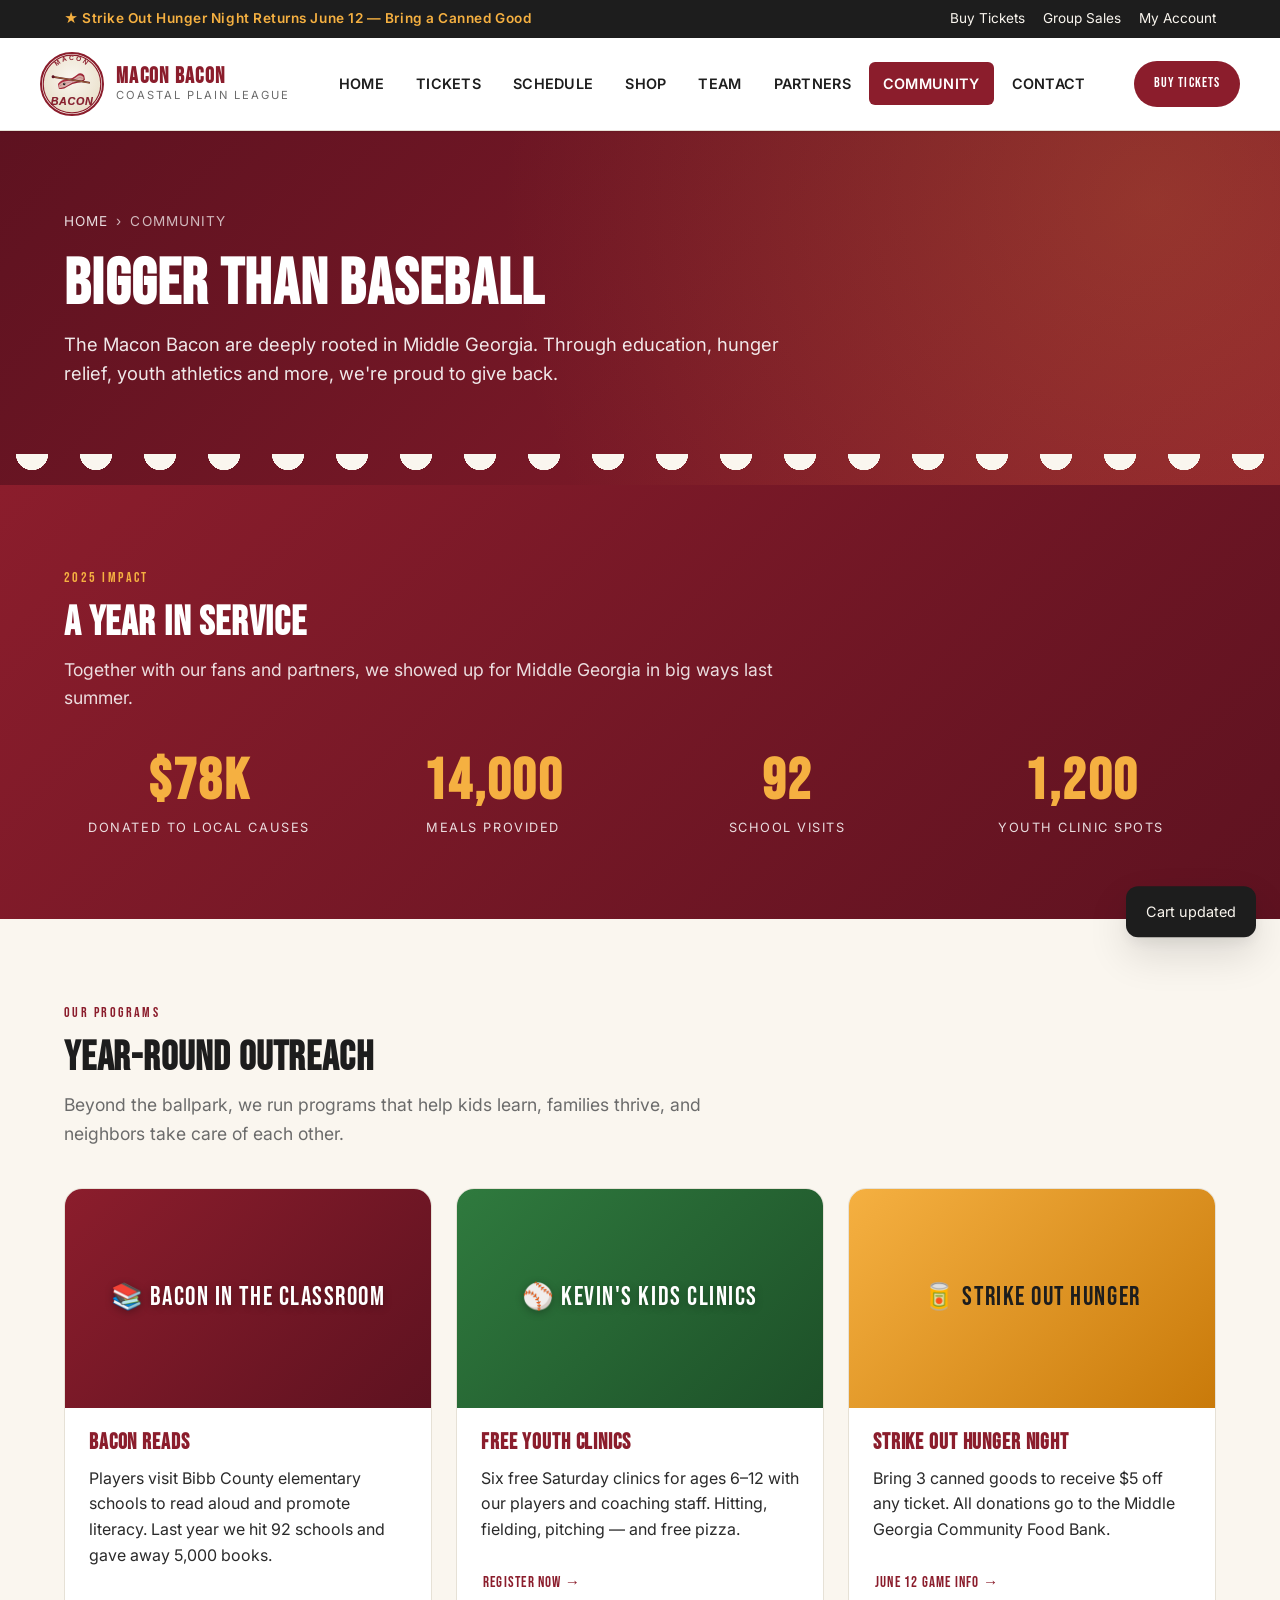
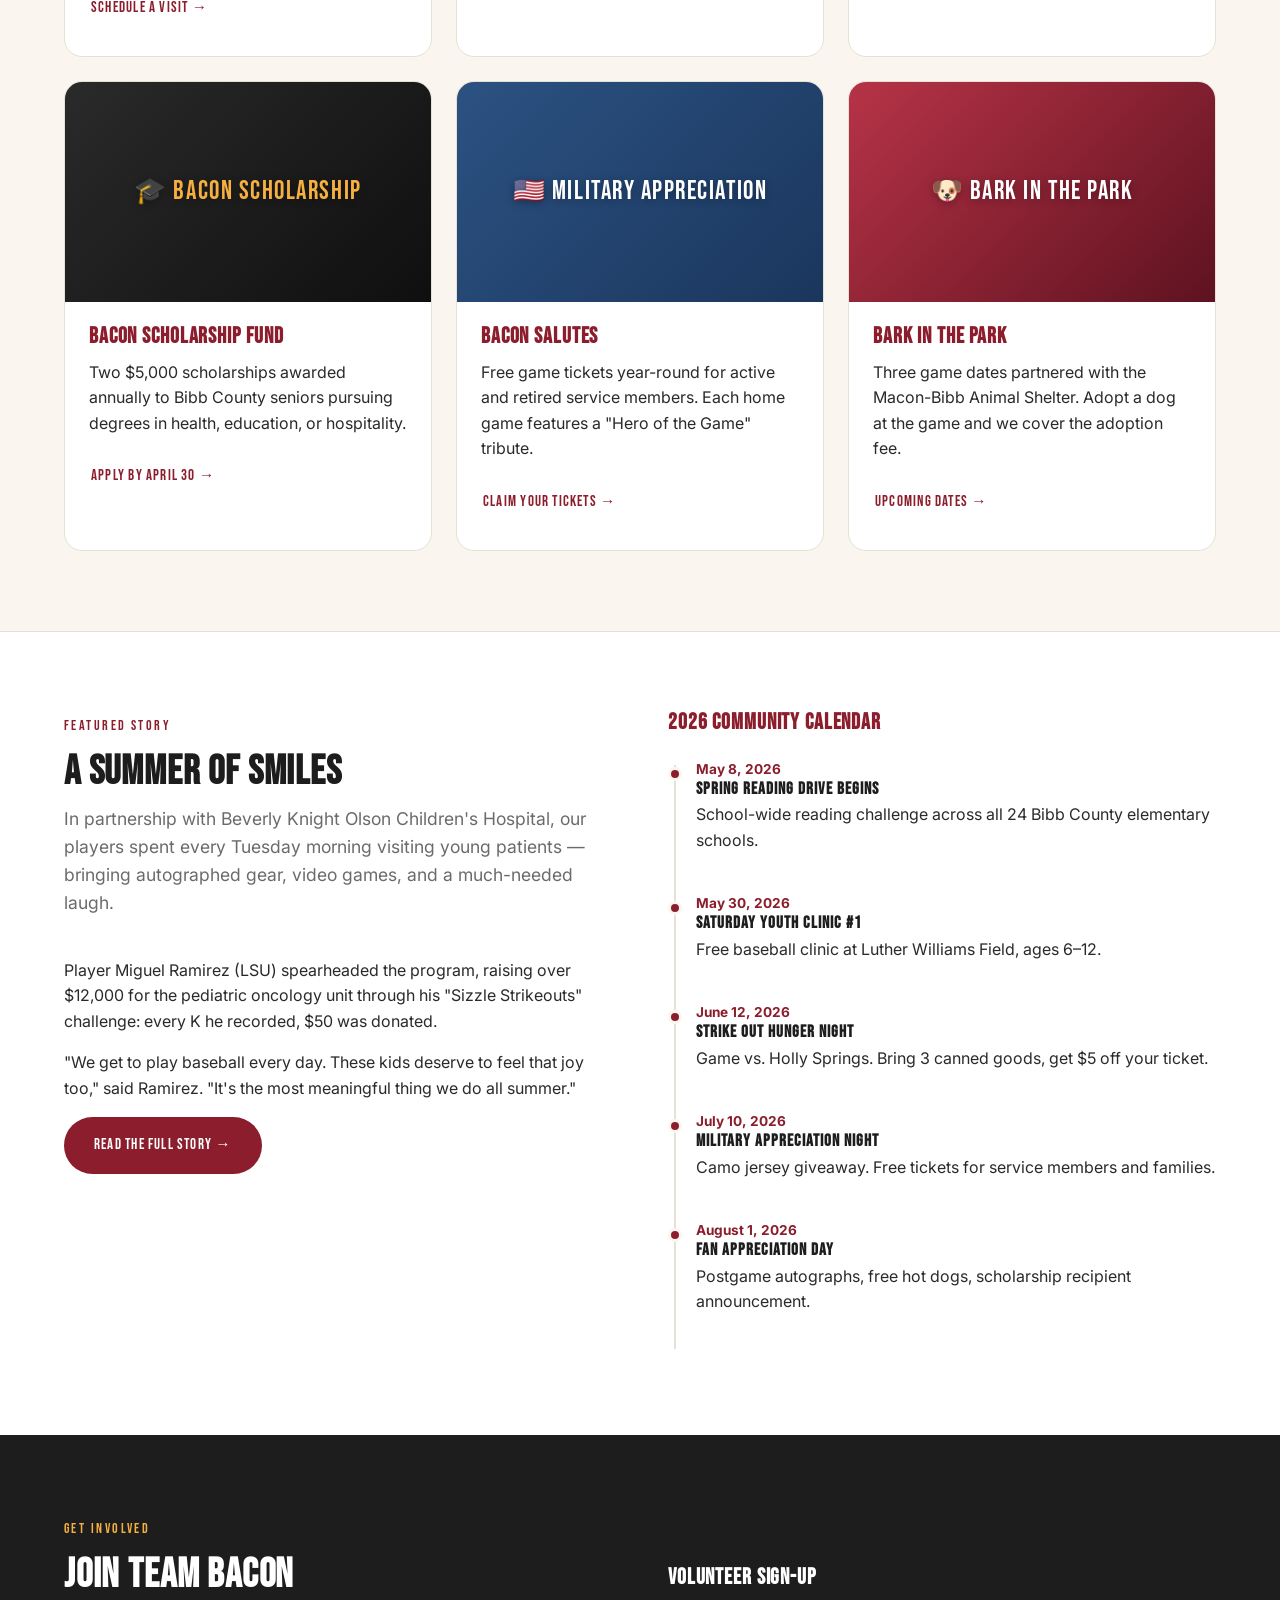
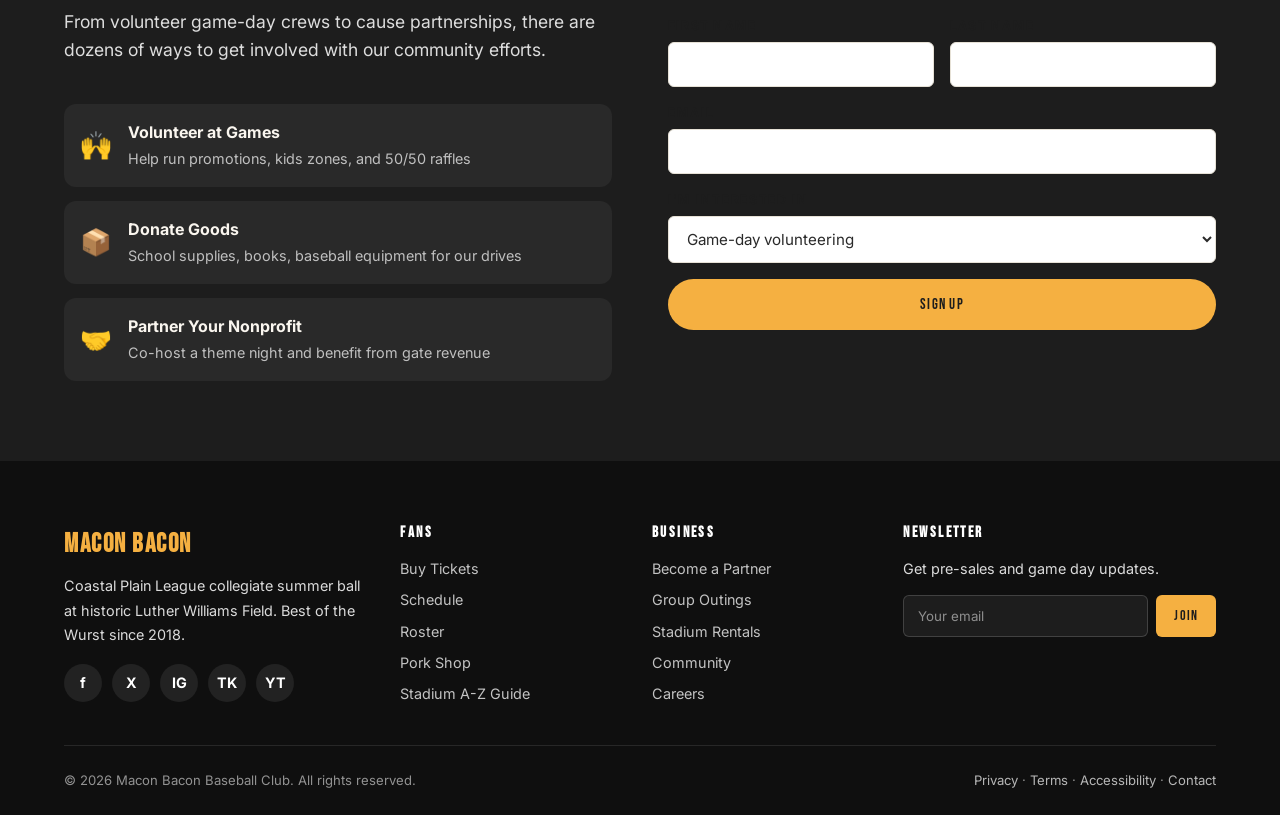
==== commit b26cc650: "Use real logo image and real 2026 schedule data - Replace placeholder MB circle with logo.png image " ====
--- a/community.html
+++ b/community.html
@@ -25,7 +25,7 @@
   <header class="site-header">
     <div class="container nav">
       <a class="nav-logo" href="index.html">
-        <div class="nav-logo-mark">MB</div>
+        <img src="images/logo.png" alt="Macon Bacon" class="nav-logo-img" onerror="this.onerror=null;this.src='images/logo.svg';" />
         <div class="nav-logo-text"><strong>Macon Bacon</strong><span>Coastal Plain League</span></div>
       </a>
       <button class="nav-toggle" aria-label="Toggle menu"><span></span><span></span><span></span></button>
--- a/css/styles.css
+++ b/css/styles.css
@@ -191,6 +191,15 @@
   gap: 12px;
   text-decoration: none;
   color: var(--color-charcoal);
+}
+.nav-logo-img {
+  width: 64px;
+  height: 64px;
+  border-radius: 50%;
+  object-fit: contain;
+  background: var(--color-cream);
+  border: 2px solid var(--color-bacon-red);
+  flex-shrink: 0;
 }
 .nav-logo-mark {
   width: 56px;
